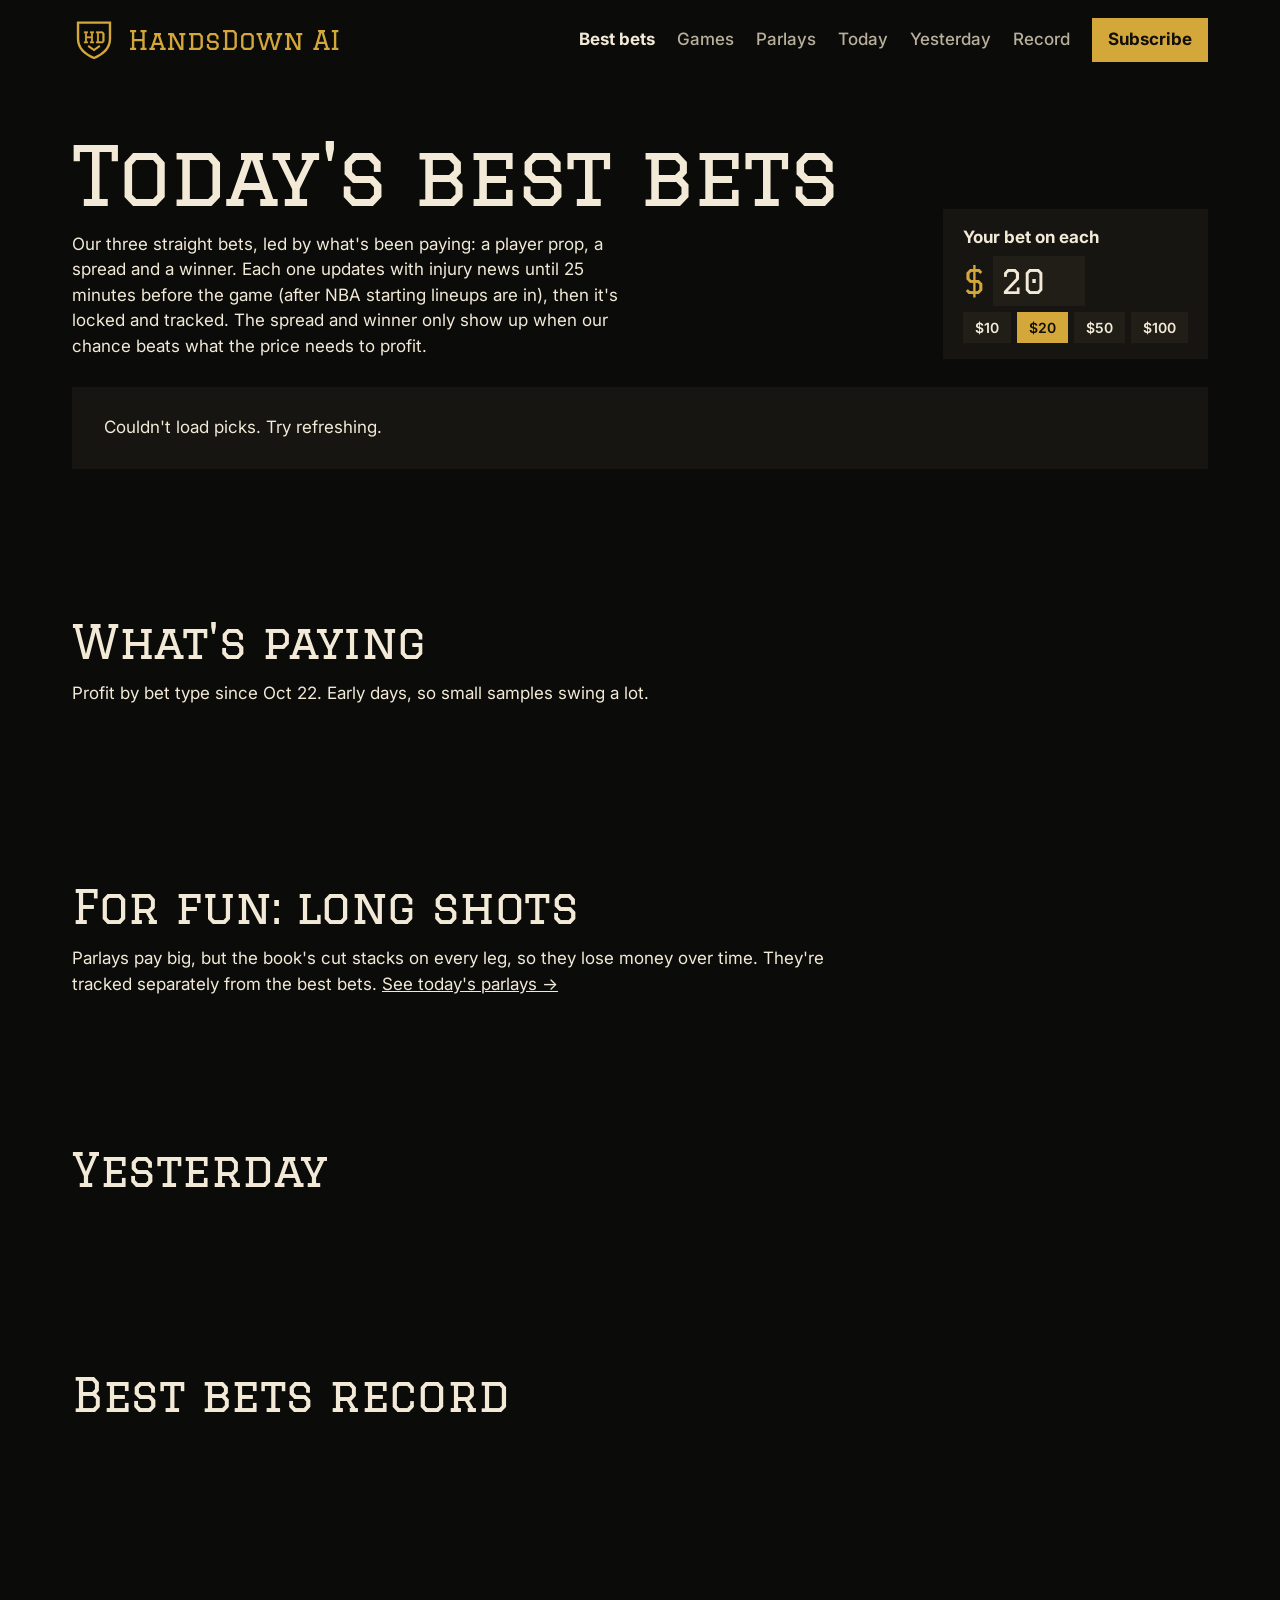
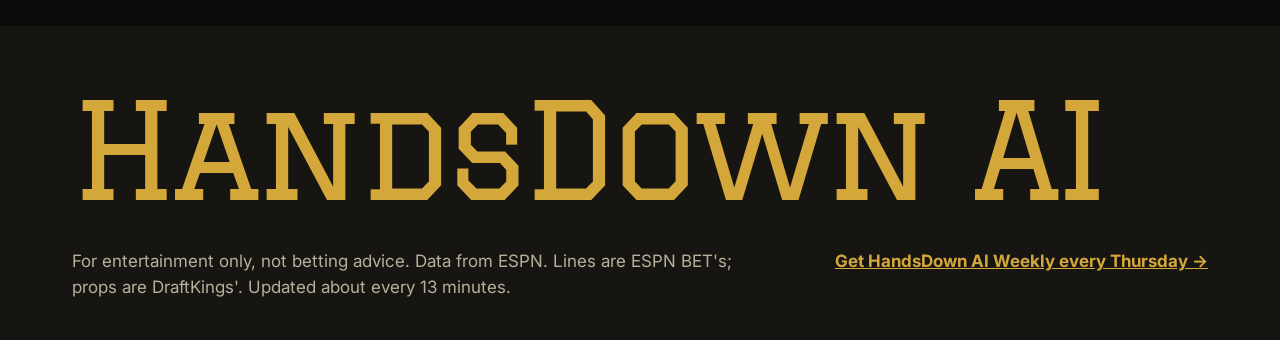
==== site/index.html @ 8ac211e5 "Pick best bets by value: only bets that beat their break-even Winner, spread and both parlays now ne" ====
<!doctype html>
<html lang="en">
<head>
<meta charset="utf-8">
<meta name="viewport" content="width=device-width, initial-scale=1">
<title>HandsDown AI</title>
<link rel="icon" href="logo-crest4.svg" type="image/svg+xml">
<link rel="apple-touch-icon" href="apple-touch-icon.png?v=4">
<meta property="og:title" content="HandsDown AI">
<meta name="theme-color" content="#0b0b0a">
<meta name="description" content="Best bets, predictions and an honest track record for NFL, NBA and college football, updated every 15 minutes.">
<link rel="preconnect" href="https://fonts.googleapis.com">
<link rel="stylesheet" href="https://fonts.googleapis.com/css2?family=Graduate&family=Inter:wght@400;500;700;800&display=swap">
<link rel="stylesheet" href="style.css?v=12">
</head>
<body class="noscript">
<script>document.body.classList.remove("noscript")</script>
<div class="wrap">
  <header class="bar">
    <a class="brand" href="#home"><img src="logo-crest4.svg" alt="" width="44" height="44">HandsDown AI</a>
    <nav id="views" aria-label="Pages">
      <a href="#home" data-view="home">Best bets</a>
      <a href="#games" data-view="games">Games</a>
      <a href="#parlays" data-view="parlays">Parlays</a>
      <a href="#today" data-view="today">Today</a>
      <a href="#yesterday" data-view="yesterday">Yesterday</a>
      <a href="#record" data-view="record">Record</a>
      <a class="sub" href="https://buttondown.com/handsdownai" target="_blank" rel="noopener">Subscribe</a>
    </nav>
  </header>

  <!-- Best bets -->
  <main>
  <section id="view-home" class="view">
    <div class="top">
      <div>
        <h1 id="homeTitle">Today's best bets</h1>
        <p>Our three straight bets, led by what's been paying: a player prop, a spread and a winner. Each one updates with injury news until 25 minutes before the game (after NBA starting lineups are in), then it's locked and tracked. The spread and winner only show up when our chance beats what the price needs to profit.</p>
      </div>
      <div class="stake">
        <label for="stake">Your bet on each</label>
        <div class="row">$<input id="stake" type="number" min="1" max="10000" value="20" inputmode="numeric"></div>
        <div class="chips"><button data-v="10">$10</button><button data-v="20">$20</button><button data-v="50">$50</button><button data-v="100">$100</button></div>
      </div>
    </div>
    <div id="bestbets"><p>Loading today's picks…</p></div>
    <div class="block">
      <h2>What's paying</h2>
      <p class="lede" id="payingNote">Profit by bet type since Oct 22. Early days, so small samples swing a lot.</p>
      <div class="types five" id="homePaying"></div>
    </div>
    <div class="block">
      <h2>For fun: long shots</h2>
      <p class="lede">Parlays pay big, but the book's cut stacks on every leg, so they lose money over time. They're tracked separately from the best bets. <a href="#parlays">See today's parlays →</a></p>
    </div>
    <div class="block">
      <h2>Yesterday</h2>
      <div class="trio" id="homeYest"></div>
    </div>
    <div class="block">
      <h2>Best bets record</h2>
      <div class="record" id="homeRecord"></div>
    </div>
  </section>

  <!-- Games -->
  <section id="view-games" class="view" hidden>
    <div class="top">
      <div>
        <h1>Upcoming games</h1>
        <p>Our predicted margin and win chance for every game with a line. Our prediction is 60% the Vegas line and 40% our own model, and our spread pick follows it; both are graded in the Record tab. A gold edge means our model on its own disagrees with the line by 4 to 6.9 points.</p>
      </div>
      <div class="filters">
        <div class="sports" role="group" aria-label="Sport"></div>
        <label class="toggle"><input type="checkbox" id="edgeOnly"> Only gold-edge games</label>
      </div>
    </div>
    <div id="gamesList"></div>
    <div class="block">
      <h2>Player props</h2>
      <p class="lede">For each NBA game, the over or under DraftKings thinks is most likely to hit (no worse than -300), with our projection next to it. A game only gets a prop when that side is at least 65% likely.</p>
      <div id="props"></div>
      <div id="propRecord"></div>
    </div>
  </section>

  <!-- Parlays -->
  <section id="view-parlays" class="view" hidden>
    <div class="top">
      <div>
        <h1>Parlays</h1>
        <p>Long shots for fun. Parlays pay big, but the book's cut stacks on every leg, so over time they lose money. Every one is locked 25 minutes before its first game and tracked here, wins and losses.</p>
      </div>
      <div class="filters"><div class="sports" role="group" aria-label="Sport"></div></div>
    </div>
    <div class="block" id="funBlock">
      <h2>Today's long shots</h2>
      <p class="lede">The best-value parlay across all sports, and a same-game parlay: our spread pick plus a player prop.</p>
      <div id="funBets"></div>
    </div>
    <div class="block">
      <h2>Parlays by sport</h2>
      <p class="lede">The best 2-game and 3-game spread parlays per sport.</p>
      <div id="parlayList"></div>
      <div id="parlayRecord"></div>
    </div>
  </section>

  <!-- Today -->
  <section id="view-today" class="view" hidden>
    <div class="top">
      <div>
        <h1>Today's results</h1>
        <p>Live scores for every game we picked, and how each bet is doing right now. Scores refresh every minute.</p>
      </div>
    </div>
    <div id="todayBox"></div>
  </section>

  <!-- Yesterday -->
  <section id="view-yesterday" class="view" hidden>
    <div class="top">
      <div>
        <h1 id="yTitle">Yesterday's recap</h1>
        <p id="yDate"></p>
      </div>
    </div>
    <div id="yBox"></div>
  </section>

  <!-- Record -->
  <section id="view-record" class="view" hidden>
    <div class="top">
      <div>
        <h1>Track record</h1>
        <p>The headline is our straight best bets (prop, spread, winner). Parlays are long shots, tracked on their own. The by-sport records grade the "Our prediction" pick and "Our spread pick" shown on each game; college spreads are leans, not bets. Beating the spread takes about 52.4% to break even.</p>
      </div>
    </div>
    <div class="record" id="recTotal"></div>
    <div class="block">
      <h2>Profit by bet type</h2>
      <div class="types five" id="recTypes"></div>
      <div class="types two" id="recTypes2"></div>
    </div>
    <div class="block">
      <div class="head-row">
        <h2>By sport</h2>
        <div class="sports" role="group" aria-label="Sport"></div>
      </div>
      <div class="track-key">
        <p><b>Winners:</b> did the team "Our prediction" favored win the game?</p>
        <p><b>Spread picks:</b> every game, the side "Our spread pick" takes against the line. Our model on its own always leans the same way; blending with Vegas only changes how strongly.</p>
        <p><b>Gold-edge picks:</b> only the games where our model on its own disagrees with the line by 4 to 6.9 points (the gold edge on the Games page). This is the test of whether the big disagreements pay off.</p>
      </div>
      <div id="track"></div>
    </div>
  </section>
  </main>
</div>

<footer>
  <div class="wrap">
    <div class="name">HandsDown AI</div>
    <div class="cols">
      <p>For entertainment only, not betting advice. Data from ESPN. Lines are ESPN BET's; props are DraftKings'. <span id="updated">Updated about every 13 minutes.</span></p>
      <a href="https://buttondown.com/handsdownai" target="_blank" rel="noopener">Get HandsDown AI Weekly every Thursday →</a>
    </div>
  </div>
</footer>
<script src="app.js?v=24"></script>
</body>
</html>
---- site/style.css ----
:root {
  --ground: #0b0b0a; --surface: #171511; --surface-2: #211e18; --surface-3: #2b271f;
  --ink: #f2ead7; --ink-2: #b9b09c; --gold: #d4a73a; --gold-hi: #e6bd57; --gold-ink: #120f08; --gold-ink-2: #4a3b14;
  --win: #7fd18b; --loss: #ef7d6b;
  --display: "Graduate", Georgia, serif; --text: "Inter", system-ui, sans-serif;
  --m: clamp(16px, 3vw, 32px);
}
* { box-sizing: border-box; margin: 0; padding: 0; }
html { background: var(--ground); }
body { background: var(--ground); color: var(--ink); font: 17px/1.5 var(--text); -webkit-text-size-adjust: 100%; }
a { color: inherit; }
button { font: inherit; color: inherit; }
img { display: block; }
.wrap { max-width: 1200px; margin: 0 auto; padding: 0 var(--m); }
:focus-visible { outline: 3px solid var(--gold); outline-offset: 3px; }
[hidden] { display: none !important; }

/* bar */
.bar { display: flex; align-items: center; gap: 28px; padding: 18px 0; }
.brand { display: flex; align-items: center; gap: 12px; text-decoration: none; font: 26px/1 var(--display); color: var(--gold); white-space: nowrap; }
.brand img { width: 44px; height: 44px; }
.bar nav { display: flex; gap: 22px; margin-left: auto; align-items: center; }
.bar nav a { white-space: nowrap; text-decoration: none; color: var(--ink-2); font-weight: 500; transition: color .15s; }
.bar nav a:hover, .bar nav a.on { color: var(--ink); }
.bar nav a.on { font-weight: 700; }
.bar nav a.sub { color: var(--gold-ink); background: var(--gold); padding: 9px 16px; font-weight: 700; transition: transform .12s, background .15s; }
.bar nav a.sub:hover { background: var(--gold-hi); }
.bar nav a.sub:active { transform: scale(.97); }

/* page heads */
.top { display: grid; grid-template-columns: 1fr auto; gap: 24px; align-items: end; padding: 56px 0 28px; }
h1 { font: clamp(40px, 6.4vw, 88px)/.95 var(--display); letter-spacing: -.02em; }
.top p { margin-top: 18px; max-width: 52ch; }
h2 { font: clamp(30px, 3.6vw, 48px)/1 var(--display); letter-spacing: -.01em; margin-bottom: 28px; }
h3 { font: 22px/1.1 var(--display); color: var(--gold); }
.block { margin-top: 150px; }
.lede { margin: -12px 0 28px; max-width: 70ch; }
.note { color: var(--ink-2); font-size: 15px; }
.empty { background: var(--surface); padding: 28px 32px; }
.head-row { display: flex; align-items: baseline; justify-content: space-between; gap: 16px; flex-wrap: wrap; margin-bottom: 28px; }
.head-row h2 { margin: 0; }

/* stake box */
.stake { background: var(--surface); padding: 16px 20px; display: grid; gap: 6px; }
.stake label { font-weight: 700; }
.stake .row { display: flex; align-items: center; gap: 8px; font: 34px/1 var(--display); color: var(--gold); }
.stake input { width: 4.2ch; font: inherit; color: var(--ink); background: var(--surface-2); border: 0; padding: 6px 8px; }
.chips, .sports { display: flex; gap: 6px; flex-wrap: wrap; }
.chips button, .sports button { font: 600 14px var(--text); background: var(--surface-2); border: 0; padding: 7px 12px; cursor: pointer; transition: background .15s, transform .12s; }
.sports button { font-size: 16px; padding: 9px 16px; }
.chips button:hover, .sports button:hover { background: var(--surface-3); }
.chips button:active, .sports button:active { transform: scale(.95); }
.chips button[aria-pressed="true"], .sports button[aria-pressed="true"] { background: var(--gold); color: var(--gold-ink); }
.filters { display: grid; gap: 12px; justify-items: end; }
.toggle { display: flex; gap: 8px; align-items: center; cursor: pointer; }
.toggle input { accent-color: var(--gold); width: 18px; height: 18px; }

/* tickets */
.ticket { position: relative; padding: 28px 32px; background: var(--surface);
  -webkit-mask: radial-gradient(circle 12px at 0 50%, #0000 98%, #000) left / 51% 100% no-repeat,
                radial-gradient(circle 12px at 100% 50%, #0000 98%, #000) right / 51% 100% no-repeat;
          mask: radial-gradient(circle 12px at 0 50%, #0000 98%, #000) left / 51% 100% no-repeat,
                radial-gradient(circle 12px at 100% 50%, #0000 98%, #000) right / 51% 100% no-repeat;
  transition: transform .2s; }
.ticket:hover { transform: translateY(-3px); }
.ticket .deck { color: var(--ink-2); font-size: 15px; margin-top: 2px; }
.leg { margin-top: 16px; padding-right: 90px; }
.leg b { display: block; font: 800 26px/1.15 var(--text); letter-spacing: -.01em; }
.leg span { color: var(--ink-2); font-size: 15px; }
.res-w { color: var(--win); font-weight: 700; } .res-l { color: var(--loss); font-weight: 700; }
.figs { display: flex; gap: 28px; margin-top: 22px; flex-wrap: wrap; }
.figs div { display: grid; }
.figs small { color: var(--ink-2); font-size: 14px; }
.figs strong { font: 700 22px/1.2 var(--text); font-variant-numeric: tabular-nums; }
.figs .pay strong { color: var(--gold); }
.value { margin-top: 10px; font-size: 15px; } .value.above { color: var(--win); } .value.below { color: var(--loss); }
.lead p.value { color: var(--gold-ink); font-weight: 600; text-align: right; }
.state { margin-top: 16px; color: var(--ink-2); font-size: 15px; }
.stamp { position: absolute; right: 28px; top: 22px; font: 30px/1 var(--display); padding: 6px 14px; transform: rotate(-8deg);
  border: 4px solid currentColor; }
.stamp.w { color: var(--win); } .stamp.l { color: var(--loss); } .stamp.p { color: var(--ink-2); }

.lead { background: var(--gold); color: var(--gold-ink); display: grid; grid-template-columns: 1.4fr 1fr; gap: 24px 48px; padding: 40px 48px; }
.lead h3 { color: var(--gold-ink); font-size: 26px; }
.lead .deck, .lead .leg span, .lead .figs small, .lead .state, .lead p { color: var(--gold-ink-2); }
.lead .leg b { font-size: clamp(34px, 4.4vw, 60px); line-height: 1; letter-spacing: -.02em; }
.lead-figs { align-self: end; display: grid; justify-items: end; }
.lead .figs { justify-content: flex-end; gap: 36px; }
.lead .figs strong { font-size: 34px; }
.lead .figs .pay strong { color: var(--gold-ink); }
.lead .stamp { color: var(--gold-ink); }
.lead .res-w, .lead .res-l { color: var(--gold-ink); }

.pair { display: grid; grid-template-columns: repeat(2, 1fr); gap: 20px; margin-top: 20px; }
.pair:first-child { margin-top: 0; }

/* yesterday trio and big numbers */
.trio { display: grid; grid-template-columns: repeat(3, 1fr); gap: 20px; }
.trio > div { background: var(--surface); padding: 28px 32px; }
.trio p { margin-top: 10px; }
.lbl { font-weight: 700; color: var(--gold); }
.trio a, .more { color: var(--gold); font-weight: 700; }
.big { font: 800 clamp(40px, 5vw, 64px)/1 var(--text); letter-spacing: -.02em; font-variant-numeric: tabular-nums; }
.big.w, .w { color: var(--win); } .big.l, .l { color: var(--loss); }

/* record */
.record { display: grid; grid-template-columns: 1fr 1.4fr; gap: 48px; align-items: start; }
.total { background: var(--gold); color: var(--gold-ink); padding: 36px 40px; }
.total .big { font-size: clamp(56px, 8vw, 110px); color: var(--gold-ink); }
.total p { margin-top: 12px; font-weight: 500; }
.chart { background: var(--surface); padding: 24px 28px; }
.chart svg { width: 100%; height: auto; display: block; }
.chart p { color: var(--ink-2); font-size: 15px; margin-top: 8px; }
.types { display: grid; grid-template-columns: repeat(4, 1fr); gap: 20px; }
.types.five { grid-template-columns: repeat(5, minmax(0, 1fr)); }
.types.five .big { font-size: clamp(24px, 2.5vw, 34px); }
.types.five > div { padding: 22px 22px; }
.types.two { grid-template-columns: repeat(2, 1fr); margin-top: 20px; }
.types > div { background: var(--surface); padding: 24px 28px; }
.types .big { font-size: clamp(30px, 3.4vw, 44px); margin: 10px 0 6px; }
.types p { color: var(--ink-2); font-size: 15px; }

/* tables */
table { width: 100%; border-collapse: collapse; font-variant-numeric: tabular-nums; }
th { text-align: left; font-weight: 500; color: var(--ink-2); padding: 0 16px 10px; font-size: 15px; }
td { padding: 14px 16px; font-size: 17px; vertical-align: top; }
tbody tr:nth-child(odd) td { background: var(--surface); }
td small { color: var(--ink-2); font-size: 14px; display: block; }
.r { text-align: right; }
details { margin-top: 20px; }
summary { cursor: pointer; color: var(--gold); font-weight: 700; padding: 8px 0; }
.wide-scroll { overflow-x: auto; }

/* games */
.day-h { font: 26px/1.1 var(--display); color: var(--gold); margin: 56px 0 18px; }
.day-h:first-child { margin-top: 0; }
.games { display: grid; gap: 12px; }
.game { position: relative; display: grid; grid-template-columns: 1.3fr 1fr 1.2fr; gap: 16px 36px; background: var(--surface); padding: 24px 28px 24px 34px; }
.game.edge::before { content: ""; position: absolute; left: 0; top: 0; bottom: 0; width: 8px; background: var(--gold); }
.game .when { color: var(--ink-2); font-size: 15px; }
.teams { display: grid; gap: 8px; margin-top: 8px; }
.team { display: flex; align-items: center; gap: 12px; font: 700 21px/1.2 var(--text); }
.team img { width: 30px; height: 30px; object-fit: contain; }
.team .pct { margin-left: auto; font-variant-numeric: tabular-nums; }
.team.fav .pct { color: var(--gold); }
.wp { display: flex; height: 14px; background: var(--surface-3); margin-top: 12px; }
.wp span { background: var(--gold); }
.call small { color: var(--ink-2); font-size: 14px; display: block; }
.call strong { font: 800 24px/1.2 var(--text); display: block; margin-bottom: 12px; }
.call .edge-txt { font-weight: 700; }
.game.edge .call .edge-txt { color: var(--gold); }
.extra { font-size: 15px; color: var(--ink-2); }
.extra p + p { margin-top: 10px; }
.extra b { color: var(--ink); font-weight: 600; }

/* sport blocks in record */
.sport-blocks { display: grid; gap: 20px; }
.sport-block { background: var(--surface); padding: 28px 32px; display: grid; grid-template-columns: 1fr 1.6fr; gap: 24px 48px; }
.sport-block tbody tr:nth-child(odd) td { background: var(--surface-2); }
.season-figs { display: grid; grid-template-columns: repeat(2, 1fr); gap: 18px; margin-top: 18px; }
.season-figs strong { display: block; font: 800 28px/1.1 var(--text); }
.season-figs small { color: var(--ink-2); font-size: 14px; }

/* footer */
footer { margin-top: 180px; background: var(--surface); padding: 64px 0 40px; overflow: hidden; }
footer .name { font: clamp(40px, 10.4vw, 148px)/.9 var(--display); color: var(--gold); letter-spacing: -.03em; white-space: nowrap; }
footer .cols { display: flex; justify-content: space-between; gap: 24px; margin-top: 40px; flex-wrap: wrap; }
footer .cols p { color: var(--ink-2); max-width: 60ch; }
footer .cols a { color: var(--gold); font-weight: 700; }

/* entrance */
.rise { opacity: 0; transform: translateY(22px); transition: opacity .6s ease, transform .6s ease; }
.rise.in { opacity: 1; transform: none; }
.noscript .rise { opacity: 1; transform: none; }
@media (prefers-reduced-motion: reduce) {
  .rise { opacity: 1; transform: none; transition: none; }
  .ticket:hover { transform: none; }
}

@media (max-width: 1000px) {
  .types, .types.five { grid-template-columns: repeat(2, 1fr); }
  .game { grid-template-columns: 1fr 1fr; }
  .game .extra { grid-column: 1 / -1; }
}
@media (max-width: 900px) {
  .bar { flex-wrap: wrap; gap: 14px; }
  .bar nav { margin-left: 0; width: 100%; overflow-x: auto; gap: 18px; padding-bottom: 4px; }
  .top { grid-template-columns: 1fr; padding-top: 32px; }
  .filters { justify-items: start; }
  .lead { grid-template-columns: 1fr; padding: 32px 28px; }
  .lead .figs { justify-content: flex-start; }
  .lead-figs { justify-items: start; } .lead p.value { text-align: left; }
  .pair, .trio, .record, .sport-block { grid-template-columns: minmax(0, 1fr); }
  .block { margin-top: 100px; }
  .ticket { padding: 24px 26px; }
  .stamp { font-size: 22px; right: 18px; }
  .leg { padding-right: 70px; }
  .lead .leg { padding-right: 0; }
}
@media (max-width: 600px) {
  .game { grid-template-columns: 1fr; padding: 20px 20px 20px 26px; }
  .types, .types.five, .types.two { grid-template-columns: 1fr 1fr; gap: 12px; }
  .types > div { padding: 18px 18px; }
  td, th { padding-left: 10px; padding-right: 10px; }
  .trio > div, .sport-block, .total, .empty { padding: 24px 22px; }
}
.hl .leg b, .lead.hl .leg b { font-size: clamp(24px, 2.6vw, 32px); line-height: 1.15; letter-spacing: -.01em; }
.hl .leg { padding-right: 110px; }
@media (max-width: 900px) { .hl .leg { padding-right: 0; margin-top: 44px; } }
@media (max-width: 600px) { .bar nav { gap: 10px 14px; font-size: 15px; flex-wrap: wrap; overflow: visible; } .bar nav a.sub { padding: 7px 11px; } }
.live { display: block; margin-top: 4px; font-size: 15px; }
.lead .live { color: var(--gold-ink); }
.season-figs strong.gold { color: var(--gold); }
.track-key { background: var(--surface); padding: 22px 28px; margin-bottom: 20px; }
.track-key p + p { margin-top: 8px; }

.why { margin-top: 12px; border-radius: 10px; padding: 10px 14px; background: var(--surface-2); }
.why summary { cursor: pointer; color: var(--gold); font-weight: 600; list-style: none; }
.why summary::-webkit-details-marker { display: none; }
.why summary::after { content: " +"; }
.why[open] summary::after { content: " \2212"; }
.why ul { margin: 10px 0 2px; padding-left: 18px; }
.why li + li { margin-top: 6px; }
.sport-block > * { min-width: 0; }
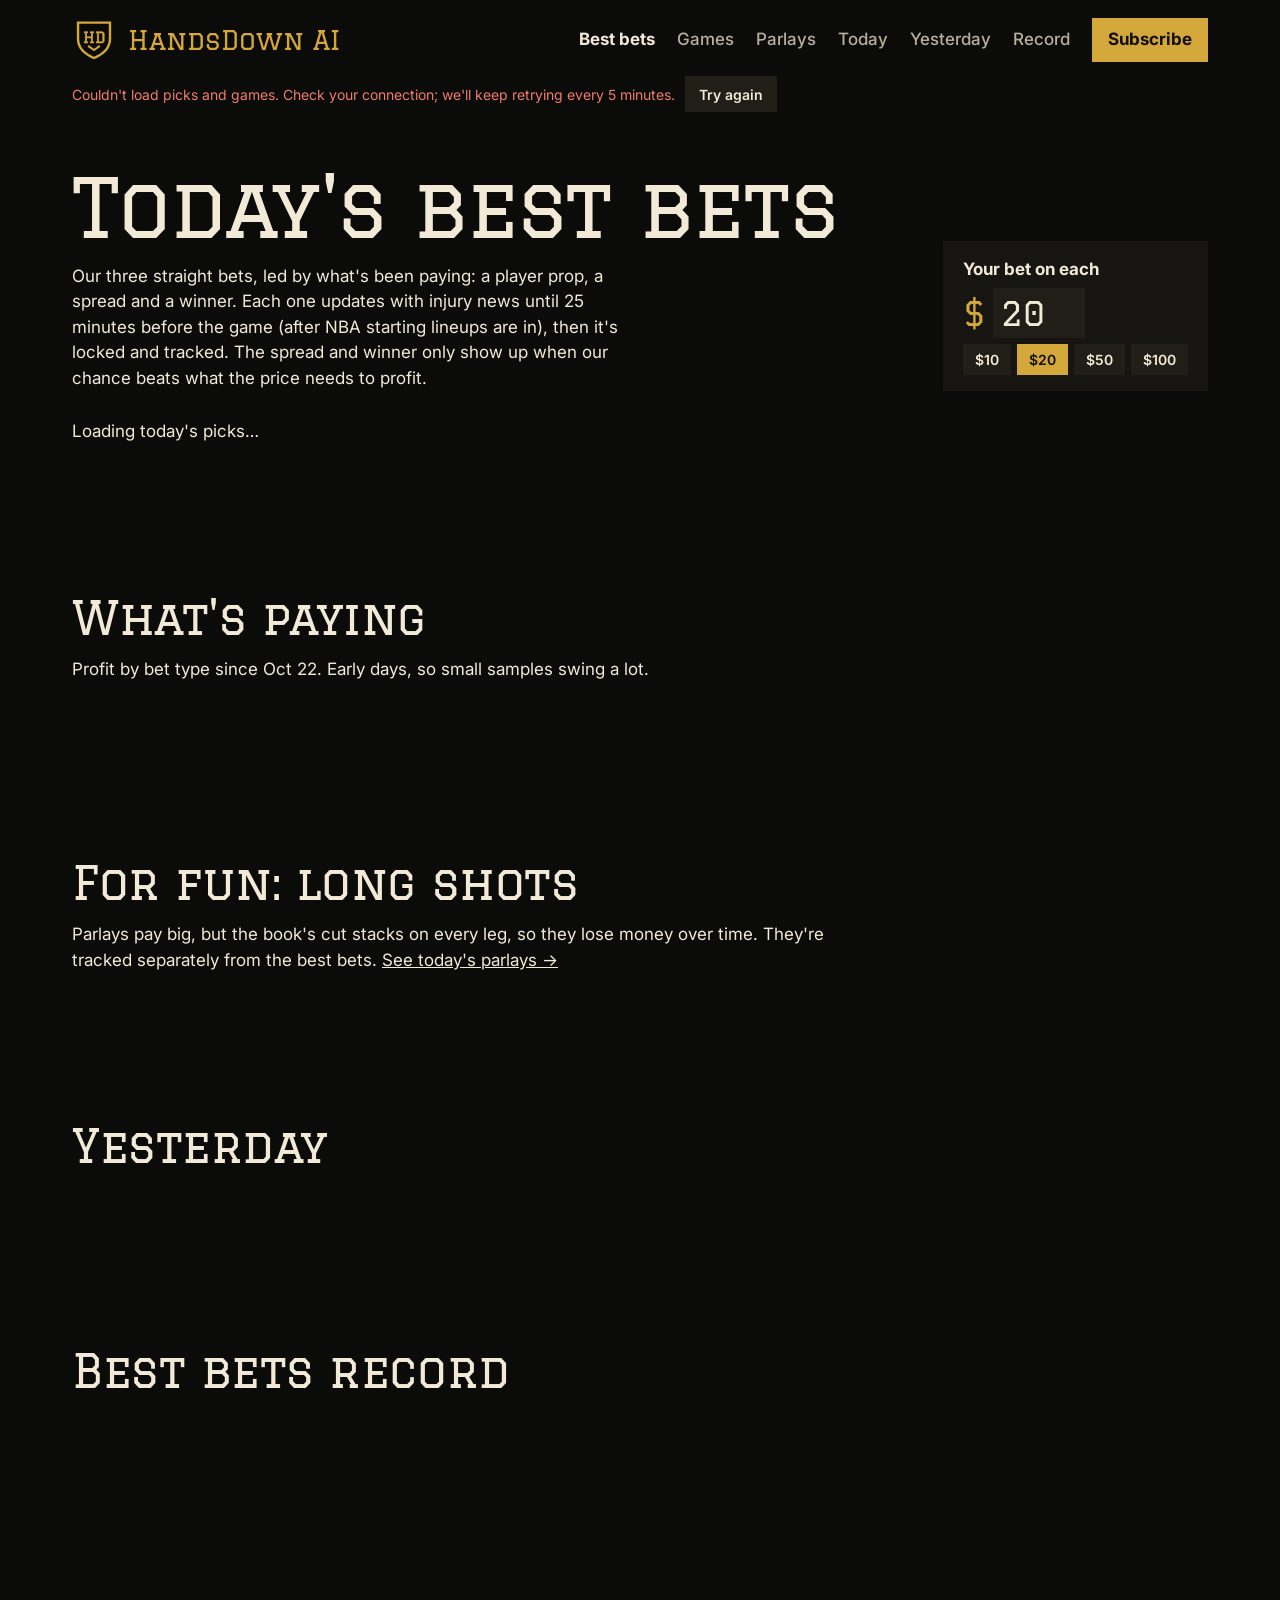
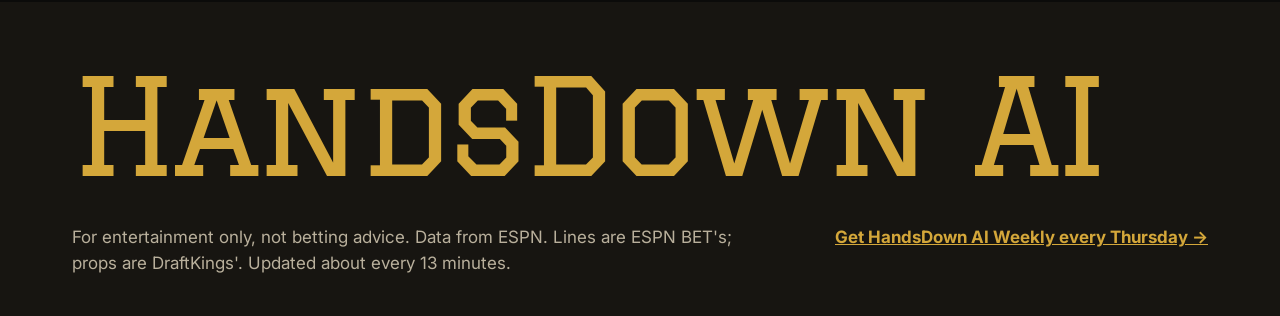
==== commit 0daf8dc2: "Show data age and load errors on every page; bigger nav tap targets on phones - 'Updated N min ago' " ====
--- a/site/index.html
+++ b/site/index.html
@@ -28,6 +28,7 @@
       <a class="sub" href="https://buttondown.com/handsdownai" target="_blank" rel="noopener">Subscribe</a>
     </nav>
   </header>
+  <div id="fresh" class="fresh" role="status" hidden></div>
 
   <!-- Best bets -->
   <main>
@@ -68,12 +69,13 @@
     <div class="top">
       <div>
         <h1>Upcoming games</h1>
-        <p>Our predicted margin and win chance for every game with a line. Our prediction is 60% the Vegas line and 40% our own model, and our spread pick follows it; both are graded in the Record tab. A gold edge means our model on its own disagrees with the line by 4 to 6.9 points.</p>
+        <p>Our predicted margin, win chance and spread pick for each game, graded in the Record tab. A gold stripe means our model on its own disagrees with Vegas by 4 to 6.9 points.</p>
       </div>
-      <div class="filters">
-        <div class="sports" role="group" aria-label="Sport"></div>
-        <label class="toggle"><input type="checkbox" id="edgeOnly"> Only gold-edge games</label>
-      </div>
+    </div>
+    <div class="gbar">
+      <div class="sports" role="group" aria-label="Sport"></div>
+      <div class="days" id="dayPick" role="group" aria-label="Day"></div>
+      <label class="toggle"><input type="checkbox" id="edgeOnly"> Gold stripe only</label>
     </div>
     <div id="gamesList"></div>
     <div class="block">
--- a/site/style.css
+++ b/site/style.css
@@ -135,7 +135,24 @@
 .day-h { font: 26px/1.1 var(--display); color: var(--gold); margin: 56px 0 18px; }
 .day-h:first-child { margin-top: 0; }
 .games { display: grid; gap: 12px; }
-.game { position: relative; display: grid; grid-template-columns: 1.3fr 1fr 1.2fr; gap: 16px 36px; background: var(--surface); padding: 24px 28px 24px 34px; }
+.gbar { position: sticky; top: 0; z-index: 5; background: var(--ground); display: flex; flex-wrap: wrap; align-items: center; gap: 10px 18px;
+  padding: 12px 0; margin-bottom: 28px; border-bottom: 1px solid var(--surface-3); }
+.gbar button { min-height: 44px; }
+.days { display: flex; gap: 6px; overflow-x: auto; max-width: 100%; scrollbar-width: thin; }
+.days button { font: 600 15px var(--text); background: var(--surface-2); border: 0; padding: 0 14px; cursor: pointer; white-space: nowrap; transition: background .15s; }
+.days button:hover { background: var(--surface-3); }
+.days button small { color: var(--ink-2); font-weight: 500; font-variant-numeric: tabular-nums; }
+.days button[aria-pressed="true"] { background: var(--gold); color: var(--gold-ink); }
+.days button[aria-pressed="true"] small { color: var(--gold-ink-2); }
+.gbar .toggle { min-height: 44px; margin-left: auto; }
+.vh { position: absolute; width: 1px; height: 1px; overflow: hidden; clip-path: inset(50%); white-space: nowrap; }
+.noline { margin-top: 12px; background: var(--surface); padding: 16px 28px; color: var(--ink-2); font-size: 15px; }
+.noline summary { cursor: pointer; color: var(--ink); font-weight: 600; min-height: 28px; }
+.noline ul { list-style: none; margin-top: 10px; display: grid; gap: 8px; }
+.noline b { color: var(--ink); }
+.game { position: relative; display: grid; grid-template-columns: 1.3fr 1fr; gap: 12px 36px; background: var(--surface); padding: 20px 28px 20px 34px; }
+.game .why { grid-column: 1 / -1; margin-top: 0; }
+.game .why p { margin-top: 8px; }
 .game.edge::before { content: ""; position: absolute; left: 0; top: 0; bottom: 0; width: 8px; background: var(--gold); }
 .game .when { color: var(--ink-2); font-size: 15px; }
 .teams { display: grid; gap: 8px; margin-top: 8px; }
@@ -146,12 +163,12 @@
 .wp { display: flex; height: 14px; background: var(--surface-3); margin-top: 12px; }
 .wp span { background: var(--gold); }
 .call small { color: var(--ink-2); font-size: 14px; display: block; }
-.call strong { font: 800 24px/1.2 var(--text); display: block; margin-bottom: 12px; }
+.call strong { font: 800 22px/1.2 var(--text); display: block; margin-bottom: 8px; }
 .call .edge-txt { font-weight: 700; }
 .game.edge .call .edge-txt { color: var(--gold); }
-.extra { font-size: 15px; color: var(--ink-2); }
-.extra p + p { margin-top: 10px; }
-.extra b { color: var(--ink); font-weight: 600; }
+.game .why { font-size: 15px; color: var(--ink-2); }
+
+.game .why b { color: var(--ink); font-weight: 600; }
 
 /* sport blocks in record */
 .sport-blocks { display: grid; gap: 20px; }
@@ -179,8 +196,6 @@
 
 @media (max-width: 1000px) {
   .types, .types.five { grid-template-columns: repeat(2, 1fr); }
-  .game { grid-template-columns: 1fr 1fr; }
-  .game .extra { grid-column: 1 / -1; }
 }
 @media (max-width: 900px) {
   .bar { flex-wrap: wrap; gap: 14px; }
@@ -198,7 +213,14 @@
   .lead .leg { padding-right: 0; }
 }
 @media (max-width: 600px) {
-  .game { grid-template-columns: 1fr; padding: 20px 20px 20px 26px; }
+  .game { grid-template-columns: 1fr; padding: 18px 20px 18px 26px; }
+  .gbar { flex-wrap: nowrap; overflow-x: auto; gap: 6px; margin: 0 calc(-1 * var(--m)) 20px; padding: 10px var(--m); scrollbar-width: none; }
+  .gbar .sports, .gbar .days { flex-wrap: nowrap; overflow: visible; }
+  .gbar .days { margin-left: 6px; padding-left: 12px; border-left: 1px solid var(--surface-3); }
+  .gbar .sports button { white-space: nowrap; }
+  .gbar .toggle { margin-left: 8px; white-space: nowrap; }
+  .call { display: grid; grid-template-columns: 1fr 1fr; column-gap: 16px; } .call .edge-txt { grid-column: 1 / -1; }
+  .call small { grid-row: 1; } .call strong { grid-row: 2; }
   .types, .types.five, .types.two { grid-template-columns: 1fr 1fr; gap: 12px; }
   .types > div { padding: 18px 18px; }
   td, th { padding-left: 10px; padding-right: 10px; }
@@ -207,7 +229,16 @@
 .hl .leg b, .lead.hl .leg b { font-size: clamp(24px, 2.6vw, 32px); line-height: 1.15; letter-spacing: -.01em; }
 .hl .leg { padding-right: 110px; }
 @media (max-width: 900px) { .hl .leg { padding-right: 0; margin-top: 44px; } }
-@media (max-width: 600px) { .bar nav { gap: 10px 14px; font-size: 15px; flex-wrap: wrap; overflow: visible; } .bar nav a.sub { padding: 7px 11px; } }
+.fresh { font-size: 14px; color: var(--ink-2); margin-top: -4px; }
+.fresh.warn { color: var(--gold); } .fresh.bad { color: var(--loss); }
+.fresh button { font: 600 14px var(--text); background: var(--surface-2); color: var(--ink); border: 0; padding: 8px 14px; margin-left: 6px; min-height: 36px; cursor: pointer; }
+.fresh button:hover { background: var(--surface-3); }
+.live-block > .fresh { margin: 0 0 20px; }
+@media (max-width: 600px) {
+  .bar nav { gap: 4px 14px; font-size: 15px; flex-wrap: nowrap; overflow-x: auto; scrollbar-width: none; margin: 0 calc(-1 * var(--m)); padding: 0 var(--m); width: auto; }
+  .bar nav a { display: inline-flex; align-items: center; min-height: 44px; }
+  .bar nav a.sub { padding: 0 12px; }
+}
 .live { display: block; margin-top: 4px; font-size: 15px; }
 .lead .live { color: var(--gold-ink); }
 .season-figs strong.gold { color: var(--gold); }
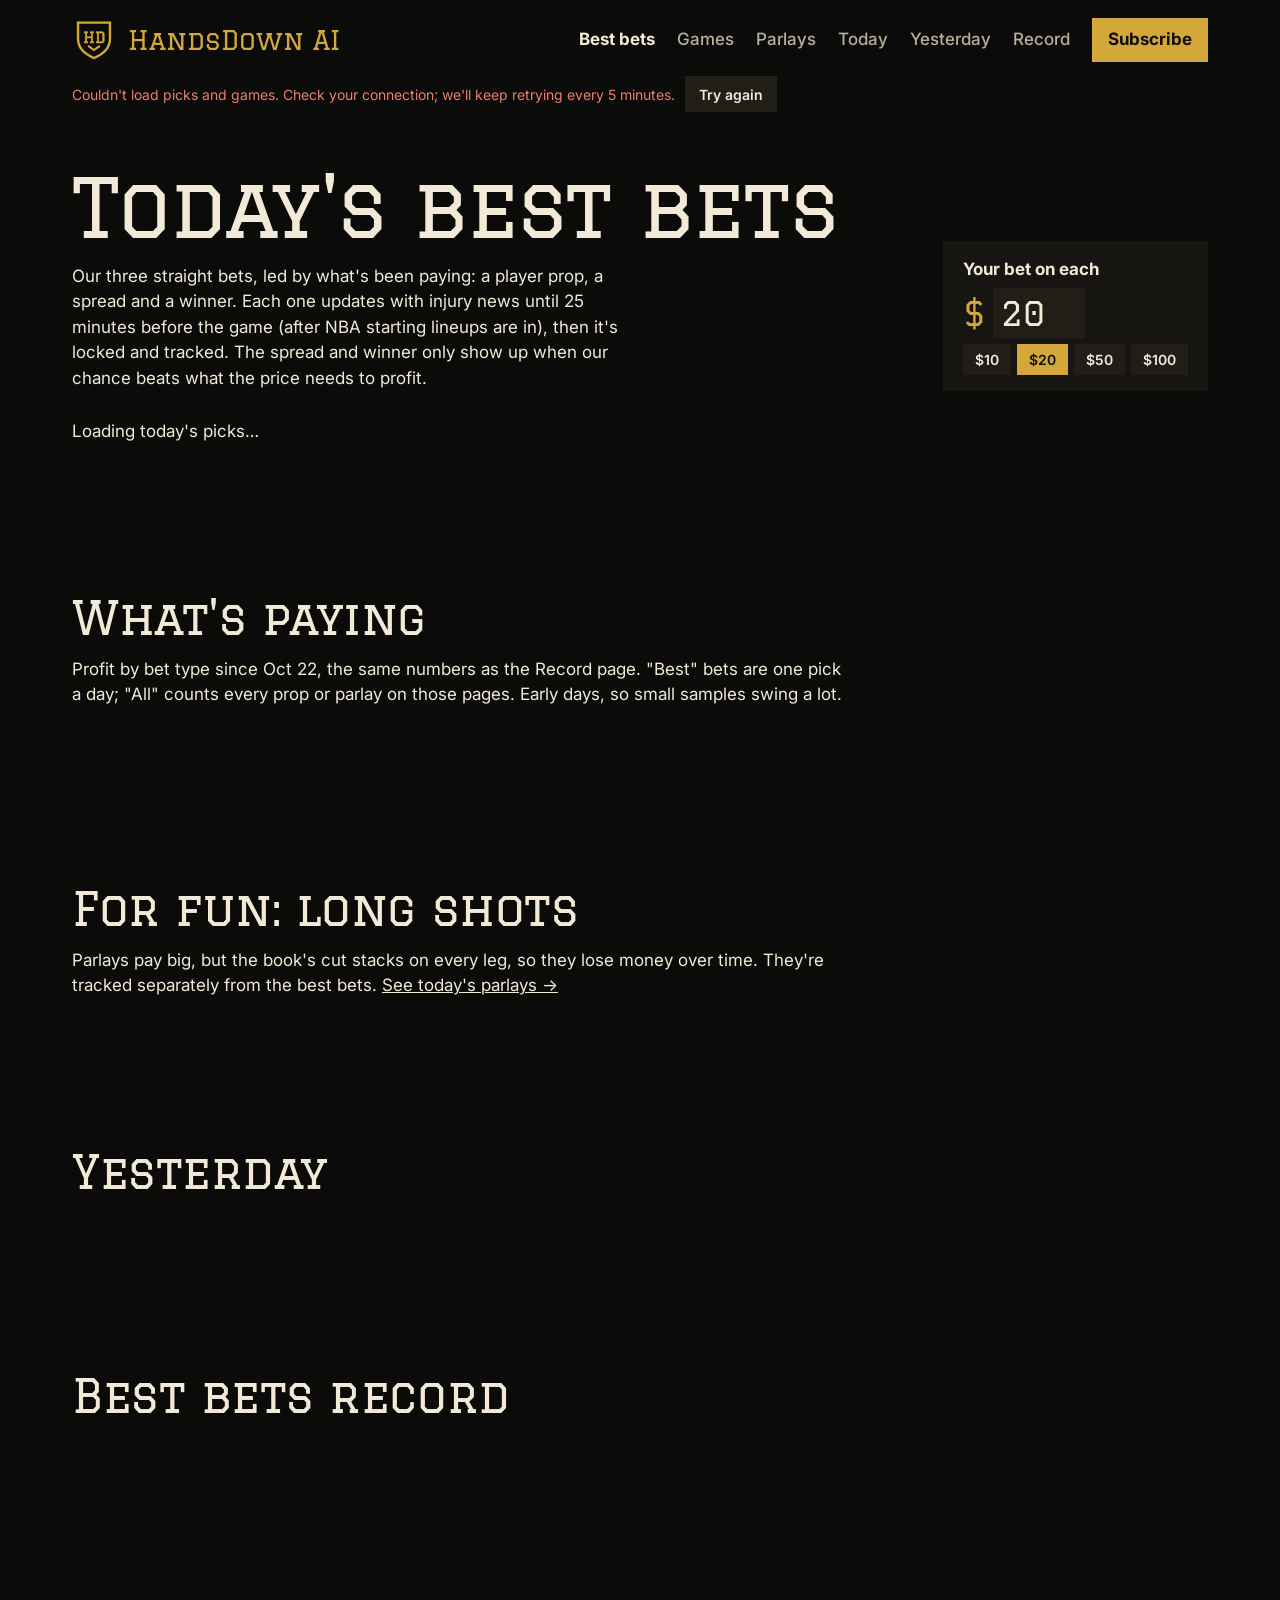
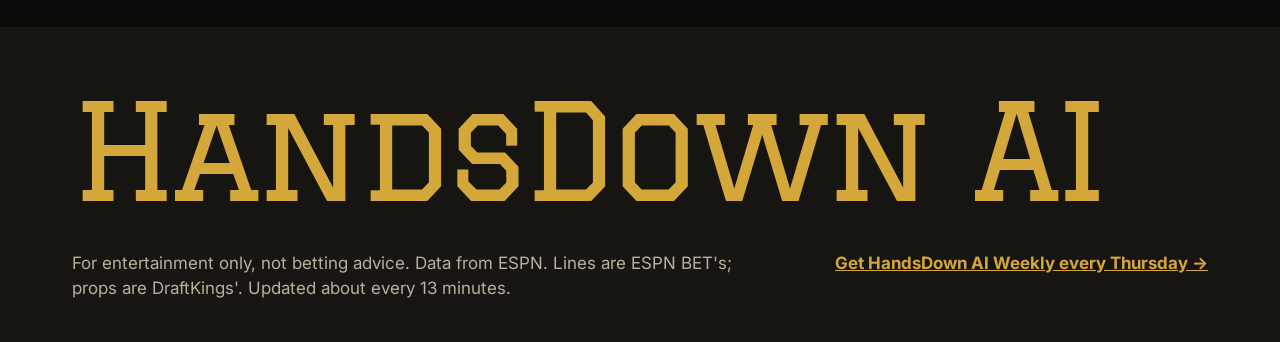
==== commit bd8748fe: "Make What's paying match the Record page The home page lumped the long-shot and same-game parlays to" ====
--- a/site/index.html
+++ b/site/index.html
@@ -8,7 +8,7 @@
 <link rel="apple-touch-icon" href="apple-touch-icon.png?v=4">
 <meta property="og:title" content="HandsDown AI">
 <meta name="theme-color" content="#0b0b0a">
-<meta name="description" content="Best bets, predictions and an honest track record for NFL, NBA and college football, updated every 15 minutes.">
+<meta name="description" content="Best bets, predictions and an honest track record for NFL, NBA, college football and college basketball, updated about every 13 minutes.">
 <link rel="preconnect" href="https://fonts.googleapis.com">
 <link rel="stylesheet" href="https://fonts.googleapis.com/css2?family=Graduate&family=Inter:wght@400;500;700;800&display=swap">
 <link rel="stylesheet" href="style.css?v=12">
@@ -47,8 +47,8 @@
     <div id="bestbets"><p>Loading today's picks…</p></div>
     <div class="block">
       <h2>What's paying</h2>
-      <p class="lede" id="payingNote">Profit by bet type since Oct 22. Early days, so small samples swing a lot.</p>
-      <div class="types five" id="homePaying"></div>
+      <p class="lede" id="payingNote">Profit by bet type since Oct 22, the same numbers as the Record page. "Best" bets are one pick a day; "All" counts every prop or parlay on those pages. Early days, so small samples swing a lot.</p>
+      <div class="types" id="homePaying"></div>
     </div>
     <div class="block">
       <h2>For fun: long shots</h2>
@@ -169,6 +169,6 @@
     </div>
   </div>
 </footer>
-<script src="app.js?v=24"></script>
+<script src="app.js?v=28"></script>
 </body>
 </html>
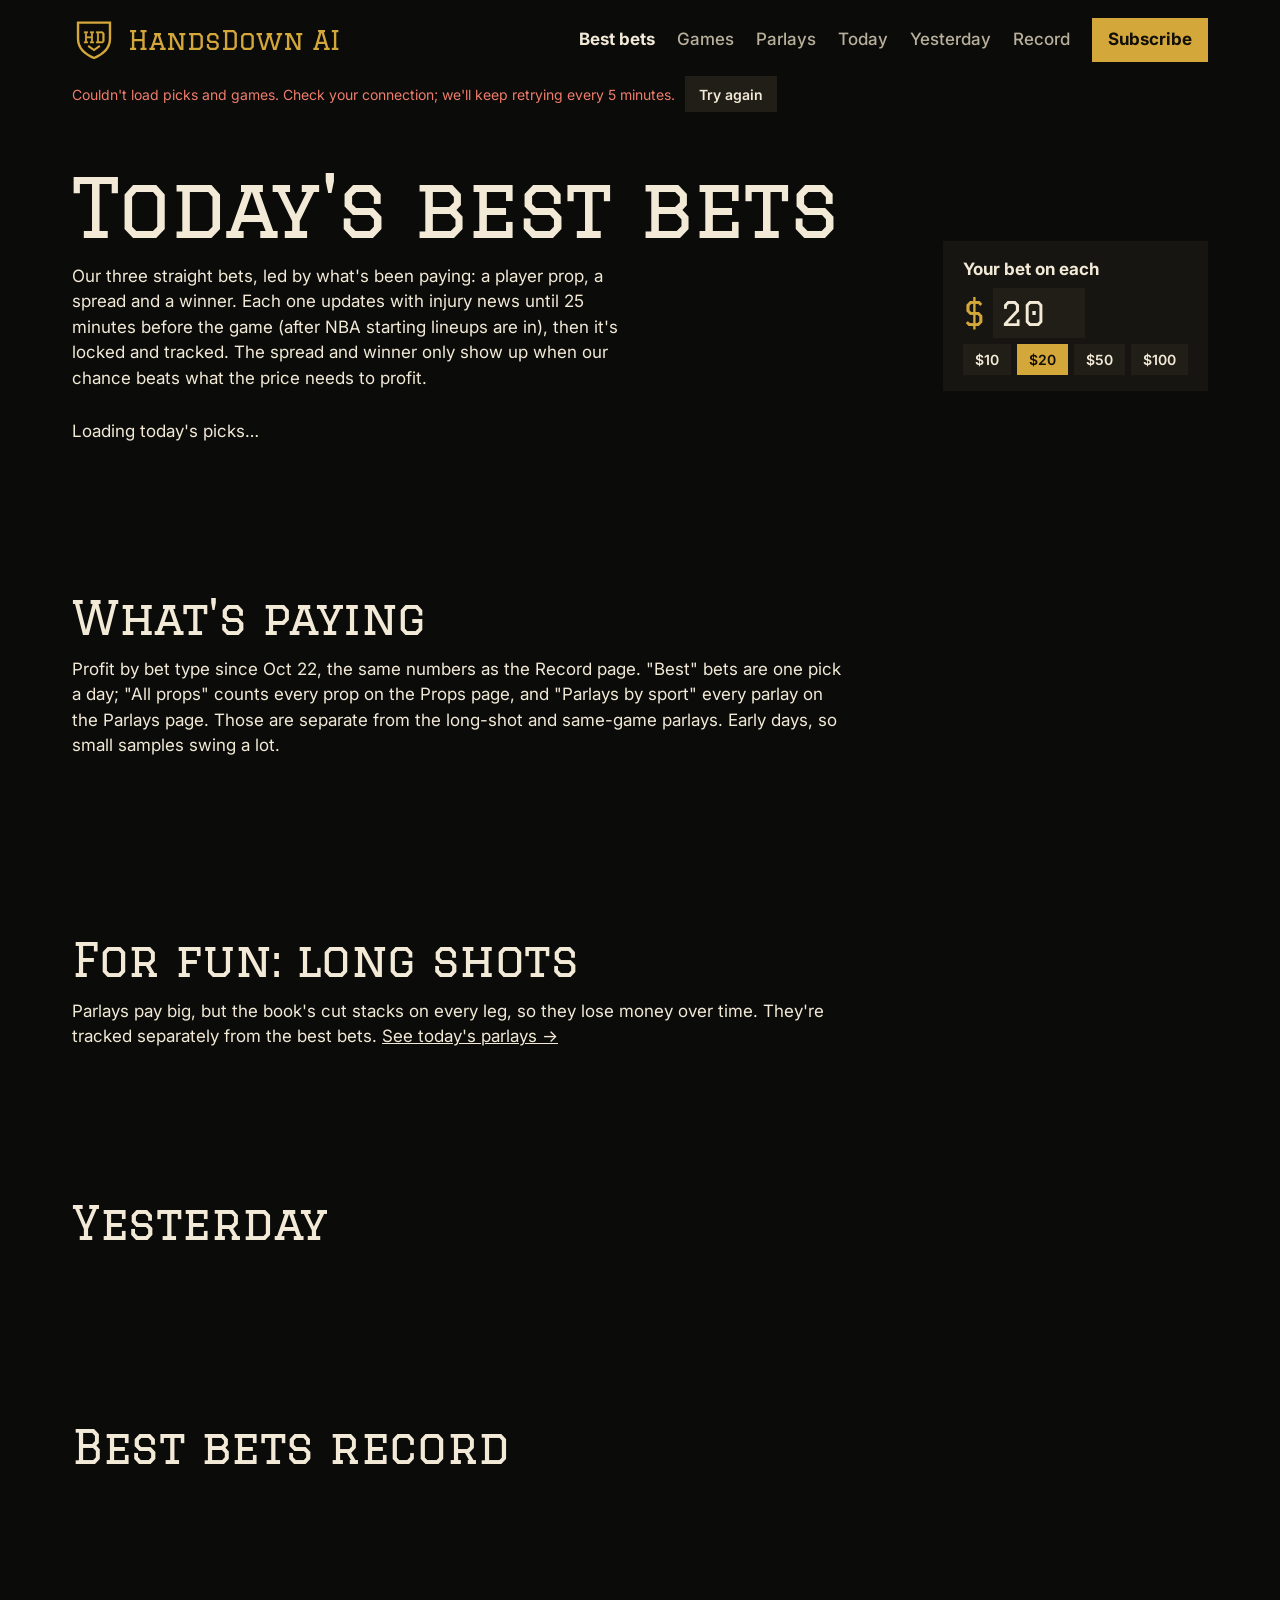
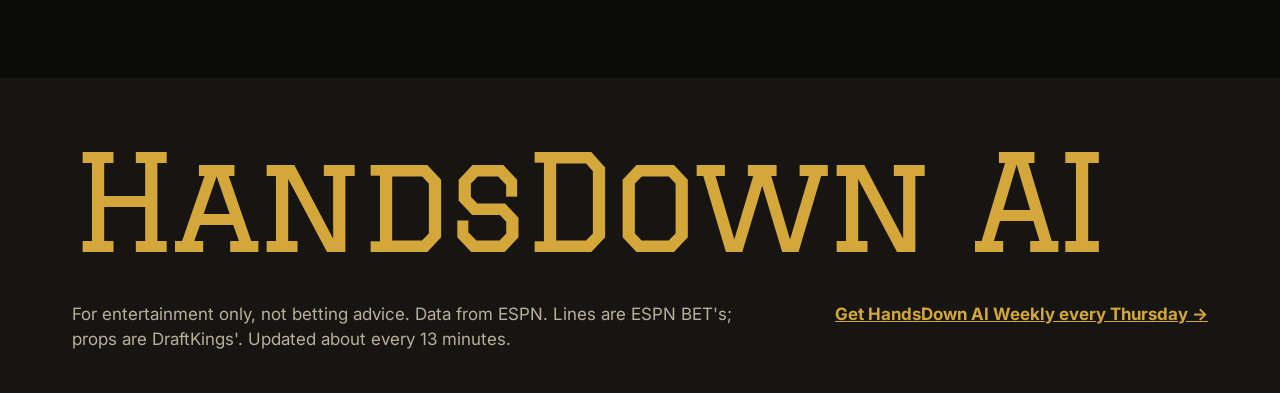
==== commit 7bdb2859: "Parlays page: drop college basketball and 3-game parlays, rename All Parlays tile College basketball" ====
--- a/site/index.html
+++ b/site/index.html
@@ -47,7 +47,7 @@
     <div id="bestbets"><p>Loading today's picks…</p></div>
     <div class="block">
       <h2>What's paying</h2>
-      <p class="lede" id="payingNote">Profit by bet type since Oct 22, the same numbers as the Record page. "Best" bets are one pick a day; "All" counts every prop or parlay on those pages. Early days, so small samples swing a lot.</p>
+      <p class="lede" id="payingNote">Profit by bet type since Oct 22, the same numbers as the Record page. "Best" bets are one pick a day; "All props" counts every prop on the Props page, and "Parlays by sport" every parlay on the Parlays page. Those are separate from the long-shot and same-game parlays. Early days, so small samples swing a lot.</p>
       <div class="types" id="homePaying"></div>
     </div>
     <div class="block">
@@ -102,7 +102,7 @@
     </div>
     <div class="block">
       <h2>Parlays by sport</h2>
-      <p class="lede">The best 2-game and 3-game spread parlays per sport.</p>
+      <p class="lede">The best 2-game spread parlay per sport: NFL, NBA and college football. We dropped college basketball and 3-game parlays on Nov 9 after they lost badly; their past results stay in the record.</p>
       <div id="parlayList"></div>
       <div id="parlayRecord"></div>
     </div>
